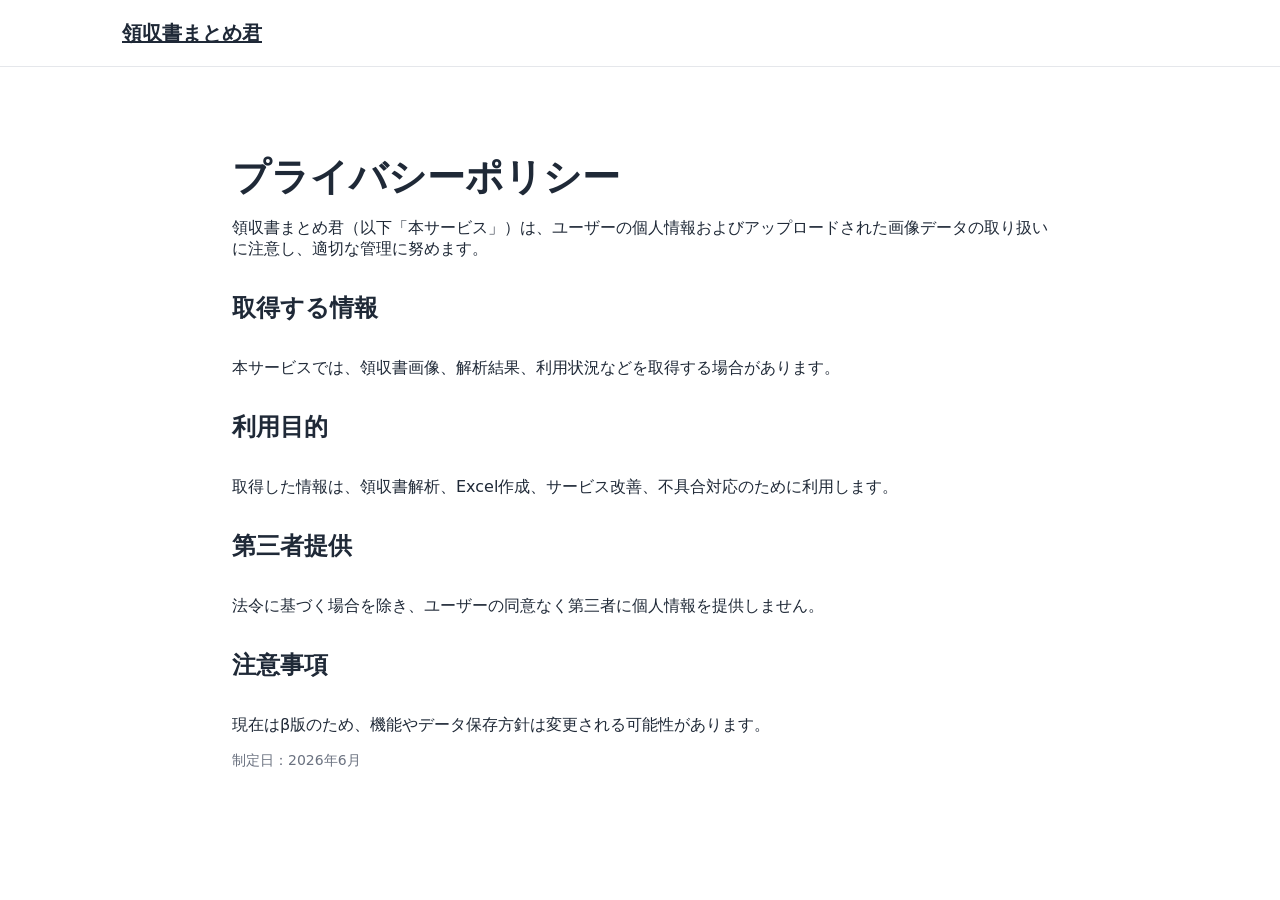
==== privacy.html @ ac188703 "Add files via upload" ====
<!DOCTYPE html>
<html lang="ja">
<head><meta charset="UTF-8"><title>プライバシーポリシー｜領収書まとめ君</title><meta name="viewport" content="width=device-width, initial-scale=1"><link rel="stylesheet" href="style.css"></head>
<body>
<header class="site-header"><div class="container header-inner"><div class="logo"><a href="index.html">領収書まとめ君</a></div></div></header>
<main class="section"><div class="container page">
<h1>プライバシーポリシー</h1>
<p>領収書まとめ君（以下「本サービス」）は、ユーザーの個人情報およびアップロードされた画像データの取り扱いに注意し、適切な管理に努めます。</p>
<h2>取得する情報</h2><p>本サービスでは、領収書画像、解析結果、利用状況などを取得する場合があります。</p>
<h2>利用目的</h2><p>取得した情報は、領収書解析、Excel作成、サービス改善、不具合対応のために利用します。</p>
<h2>第三者提供</h2><p>法令に基づく場合を除き、ユーザーの同意なく第三者に個人情報を提供しません。</p>
<h2>注意事項</h2><p>現在はβ版のため、機能やデータ保存方針は変更される可能性があります。</p>
<p class="note">制定日：2026年6月</p>
</div></main>
</body></html>
---- style.css ----
*{box-sizing:border-box}body{margin:0;font-family:system-ui,-apple-system,BlinkMacSystemFont,"Segoe UI",sans-serif;color:#1f2937;background:#fff}a{color:inherit}.container{max-width:1080px;margin:0 auto;padding:0 22px}.site-header{position:sticky;top:0;background:rgba(255,255,255,.95);border-bottom:1px solid #e5e7eb;z-index:10}.header-inner{height:66px;display:flex;align-items:center;justify-content:space-between}.logo{font-weight:800;font-size:20px}nav{display:flex;gap:20px;font-size:14px}nav a{text-decoration:none;color:#4b5563}.hero{background:linear-gradient(180deg,#eff6ff,#fff);padding:76px 0}.hero-inner{display:grid;grid-template-columns:1.1fr .9fr;gap:36px;align-items:center}.badge{display:inline-block;background:#dbeafe;color:#1d4ed8;padding:6px 12px;border-radius:999px;font-weight:700;font-size:14px}h1{font-size:48px;line-height:1.18;margin:18px 0}.lead{font-size:18px;line-height:1.8;color:#4b5563}.actions{display:flex;gap:14px;margin-top:26px;flex-wrap:wrap}.btn{display:inline-block;text-decoration:none;padding:14px 22px;border-radius:12px;font-weight:800}.primary{background:#2563eb;color:#fff}.secondary{background:#e5e7eb;color:#111827}.note{color:#6b7280;font-size:14px;margin-top:14px}.hero-card{background:#fff;border-radius:20px;padding:22px;box-shadow:0 18px 50px rgba(37,99,235,.14);overflow-x:auto}.mock-title{font-weight:800;margin-bottom:12px}table{width:100%;border-collapse:collapse;min-width:430px}th,td{border:1px solid #dbe3ef;padding:9px;font-size:14px}th{background:#dbeafe}.section{padding:70px 0}.section h2{text-align:center;font-size:34px;margin:0 0 34px}.light{background:#f8fafc}.grid{display:grid;grid-template-columns:repeat(3,1fr);gap:18px}.card{border:1px solid #e5e7eb;border-radius:18px;padding:24px;background:#fff}.card h3{margin-top:0}.steps{display:grid;grid-template-columns:repeat(4,1fr);gap:16px}.step{background:#fff;border-radius:18px;padding:24px;text-align:center;border:1px solid #e5e7eb}.step span{display:inline-grid;place-items:center;width:42px;height:42px;background:#2563eb;color:#fff;border-radius:50%;font-weight:800}.price-box{display:grid;grid-template-columns:repeat(2,1fr);gap:20px;max-width:760px;margin:0 auto}.price-box>div{border:2px solid #dbeafe;border-radius:20px;padding:28px;text-align:center}.price{font-size:28px;color:#2563eb;font-weight:900}details{max-width:760px;margin:12px auto;background:#fff;border:1px solid #e5e7eb;border-radius:14px;padding:18px}summary{cursor:pointer;font-weight:800}.cta{text-align:center}.footer{background:#111827;color:#e5e7eb;padding:26px 0}.footer-inner{display:flex;justify-content:space-between;gap:16px;flex-wrap:wrap}.footer a{color:#e5e7eb;margin-left:16px;text-decoration:none}.page{max-width:860px}.page h1{font-size:38px}.page h2{text-align:left;font-size:24px;margin-top:32px}@media(max-width:800px){nav{display:none}.hero{padding:50px 0}.hero-inner{grid-template-columns:1fr}h1{font-size:36px}.grid,.steps,.price-box{grid-template-columns:1fr}}
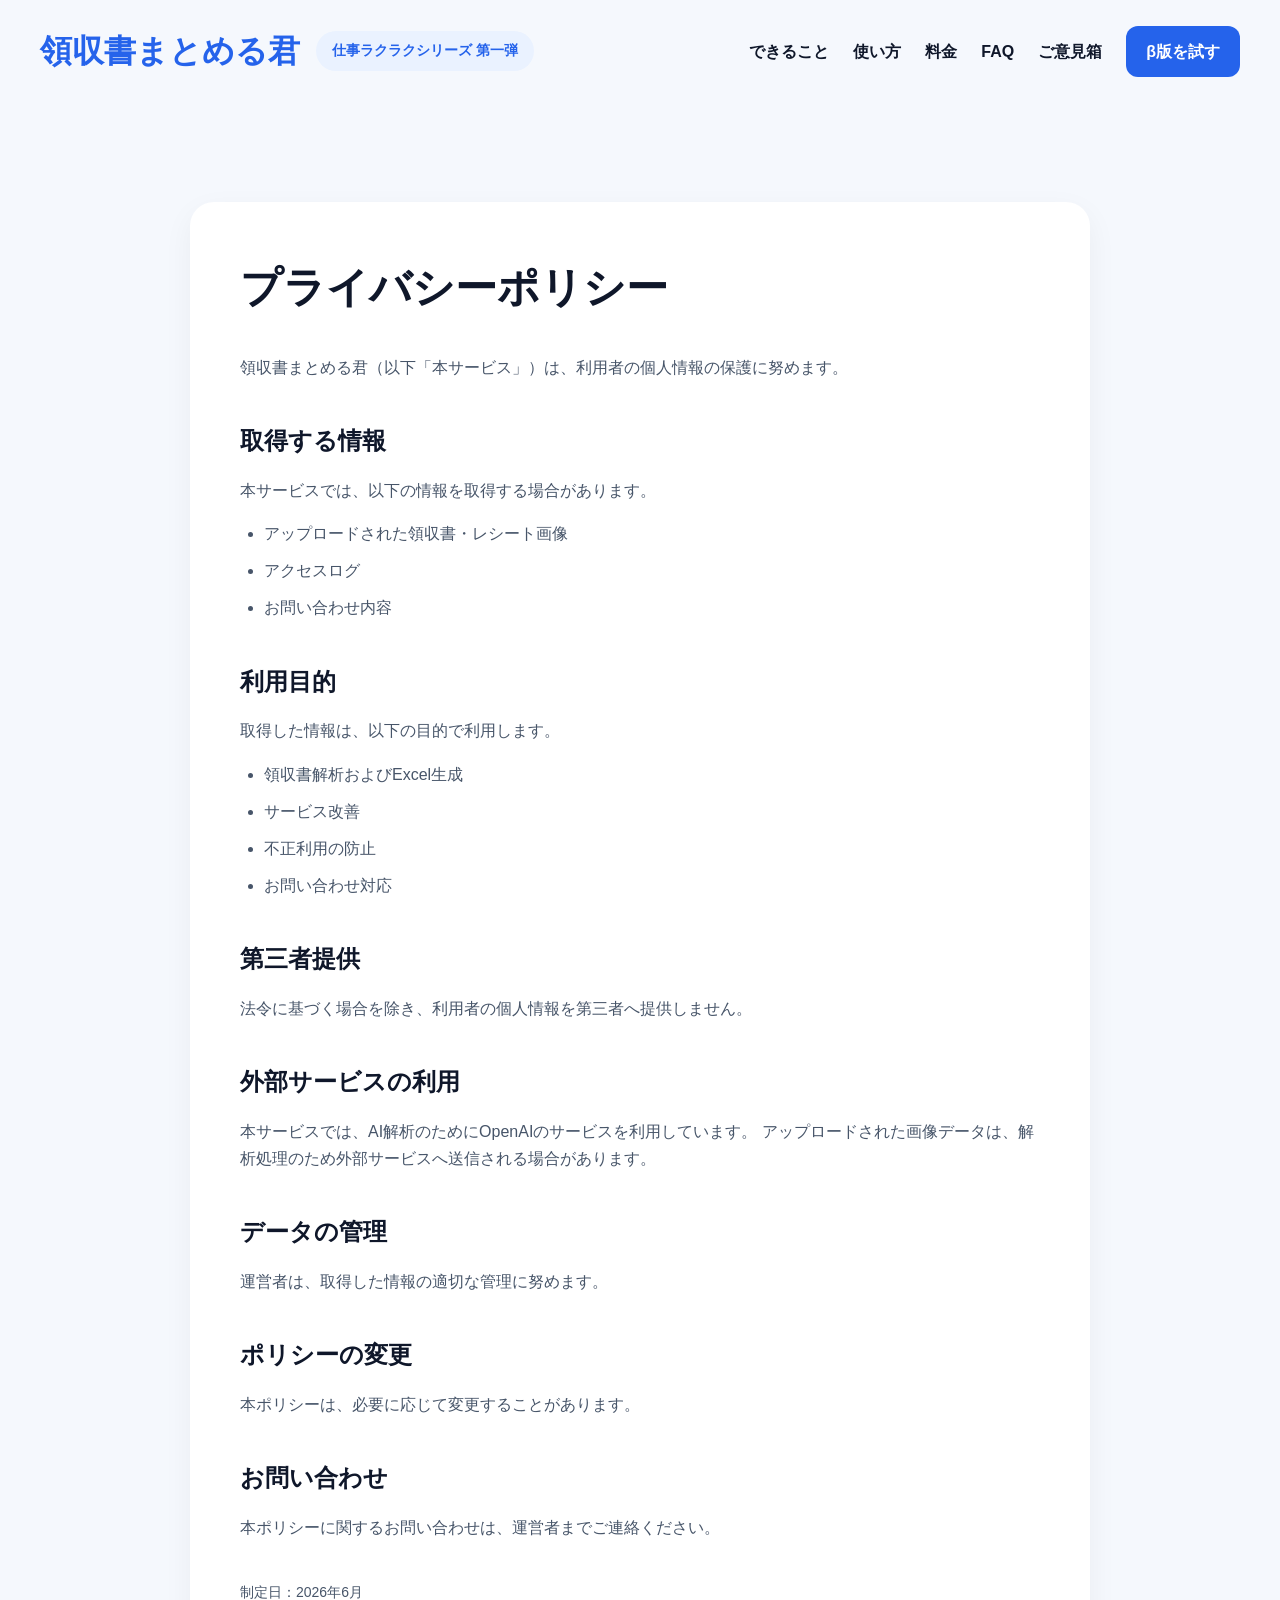
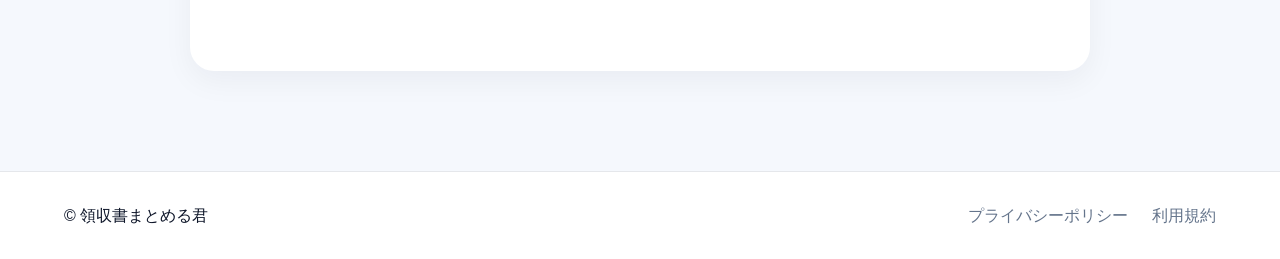
==== commit fd9fa9b1: "Add files via upload" ====
--- a/privacy.html
+++ b/privacy.html
@@ -1,15 +1,106 @@
-<!DOCTYPE html>
-<html lang="ja">
-<head><meta charset="UTF-8"><title>プライバシーポリシー｜領収書まとめ君</title><meta name="viewport" content="width=device-width, initial-scale=1"><link rel="stylesheet" href="style.css"></head>
-<body>
-<header class="site-header"><div class="container header-inner"><div class="logo"><a href="index.html">領収書まとめ君</a></div></div></header>
-<main class="section"><div class="container page">
-<h1>プライバシーポリシー</h1>
-<p>領収書まとめ君（以下「本サービス」）は、ユーザーの個人情報およびアップロードされた画像データの取り扱いに注意し、適切な管理に努めます。</p>
-<h2>取得する情報</h2><p>本サービスでは、領収書画像、解析結果、利用状況などを取得する場合があります。</p>
-<h2>利用目的</h2><p>取得した情報は、領収書解析、Excel作成、サービス改善、不具合対応のために利用します。</p>
-<h2>第三者提供</h2><p>法令に基づく場合を除き、ユーザーの同意なく第三者に個人情報を提供しません。</p>
-<h2>注意事項</h2><p>現在はβ版のため、機能やデータ保存方針は変更される可能性があります。</p>
-<p class="note">制定日：2026年6月</p>
-</div></main>
-</body></html>
+<!DOCTYPE html>
+<html lang="ja">
+<head>
+  <meta charset="UTF-8">
+  <title>プライバシーポリシー｜領収書まとめる君</title>
+  <meta name="viewport" content="width=device-width, initial-scale=1">
+  <meta name="description" content="領収書まとめる君のプライバシーポリシーです。">
+  <link rel="stylesheet" href="style.css">
+</head>
+<body>
+
+<header class="site-header">
+  <div class="container header-inner">
+    <div class="brand">
+      <a href="index.html" class="logo">領収書まとめる君</a>
+      <span class="header-badge">仕事ラクラクシリーズ 第一弾</span>
+    </div>
+
+    <nav class="nav">
+      <a href="index.html#features">できること</a>
+      <a href="index.html#howto">使い方</a>
+      <a href="index.html#price">料金</a>
+      <a href="index.html#faq">FAQ</a>
+      <a href="index.html#feedback">ご意見箱</a>
+      <a class="nav-button" href="https://receipt-server-1.onrender.com" target="_blank" rel="noopener noreferrer">β版を試す</a>
+    </nav>
+  </div>
+</header>
+
+<main>
+  <section class="section">
+    <div class="container">
+      <div class="legal-card">
+        <h1>プライバシーポリシー</h1>
+
+        <p>
+          領収書まとめる君（以下「本サービス」）は、利用者の個人情報の保護に努めます。
+        </p>
+
+        <h2>取得する情報</h2>
+        <p>
+          本サービスでは、以下の情報を取得する場合があります。
+        </p>
+        <ul>
+          <li>アップロードされた領収書・レシート画像</li>
+          <li>アクセスログ</li>
+          <li>お問い合わせ内容</li>
+        </ul>
+
+        <h2>利用目的</h2>
+        <p>
+          取得した情報は、以下の目的で利用します。
+        </p>
+        <ul>
+          <li>領収書解析およびExcel生成</li>
+          <li>サービス改善</li>
+          <li>不正利用の防止</li>
+          <li>お問い合わせ対応</li>
+        </ul>
+
+        <h2>第三者提供</h2>
+        <p>
+          法令に基づく場合を除き、利用者の個人情報を第三者へ提供しません。
+        </p>
+
+        <h2>外部サービスの利用</h2>
+        <p>
+          本サービスでは、AI解析のためにOpenAIのサービスを利用しています。
+          アップロードされた画像データは、解析処理のため外部サービスへ送信される場合があります。
+        </p>
+
+        <h2>データの管理</h2>
+        <p>
+          運営者は、取得した情報の適切な管理に努めます。
+        </p>
+
+        <h2>ポリシーの変更</h2>
+        <p>
+          本ポリシーは、必要に応じて変更することがあります。
+        </p>
+
+        <h2>お問い合わせ</h2>
+        <p>
+          本ポリシーに関するお問い合わせは、運営者までご連絡ください。
+        </p>
+
+        <p class="legal-date">
+          制定日：2026年6月
+        </p>
+      </div>
+    </div>
+  </section>
+</main>
+
+<footer class="footer">
+  <div class="container footer-inner">
+    <p>© 領収書まとめる君</p>
+    <div>
+      <a href="privacy.html">プライバシーポリシー</a>
+      <a href="terms.html">利用規約</a>
+    </div>
+  </div>
+</footer>
+
+</body>
+</html>
--- a/style.css
+++ b/style.css
@@ -1 +1,615 @@
-*{box-sizing:border-box}body{margin:0;font-family:system-ui,-apple-system,BlinkMacSystemFont,"Segoe UI",sans-serif;color:#1f2937;background:#fff}a{color:inherit}.container{max-width:1080px;margin:0 auto;padding:0 22px}.site-header{position:sticky;top:0;background:rgba(255,255,255,.95);border-bottom:1px solid #e5e7eb;z-index:10}.header-inner{height:66px;display:flex;align-items:center;justify-content:space-between}.logo{font-weight:800;font-size:20px}nav{display:flex;gap:20px;font-size:14px}nav a{text-decoration:none;color:#4b5563}.hero{background:linear-gradient(180deg,#eff6ff,#fff);padding:76px 0}.hero-inner{display:grid;grid-template-columns:1.1fr .9fr;gap:36px;align-items:center}.badge{display:inline-block;background:#dbeafe;color:#1d4ed8;padding:6px 12px;border-radius:999px;font-weight:700;font-size:14px}h1{font-size:48px;line-height:1.18;margin:18px 0}.lead{font-size:18px;line-height:1.8;color:#4b5563}.actions{display:flex;gap:14px;margin-top:26px;flex-wrap:wrap}.btn{display:inline-block;text-decoration:none;padding:14px 22px;border-radius:12px;font-weight:800}.primary{background:#2563eb;color:#fff}.secondary{background:#e5e7eb;color:#111827}.note{color:#6b7280;font-size:14px;margin-top:14px}.hero-card{background:#fff;border-radius:20px;padding:22px;box-shadow:0 18px 50px rgba(37,99,235,.14);overflow-x:auto}.mock-title{font-weight:800;margin-bottom:12px}table{width:100%;border-collapse:collapse;min-width:430px}th,td{border:1px solid #dbe3ef;padding:9px;font-size:14px}th{background:#dbeafe}.section{padding:70px 0}.section h2{text-align:center;font-size:34px;margin:0 0 34px}.light{background:#f8fafc}.grid{display:grid;grid-template-columns:repeat(3,1fr);gap:18px}.card{border:1px solid #e5e7eb;border-radius:18px;padding:24px;background:#fff}.card h3{margin-top:0}.steps{display:grid;grid-template-columns:repeat(4,1fr);gap:16px}.step{background:#fff;border-radius:18px;padding:24px;text-align:center;border:1px solid #e5e7eb}.step span{display:inline-grid;place-items:center;width:42px;height:42px;background:#2563eb;color:#fff;border-radius:50%;font-weight:800}.price-box{display:grid;grid-template-columns:repeat(2,1fr);gap:20px;max-width:760px;margin:0 auto}.price-box>div{border:2px solid #dbeafe;border-radius:20px;padding:28px;text-align:center}.price{font-size:28px;color:#2563eb;font-weight:900}details{max-width:760px;margin:12px auto;background:#fff;border:1px solid #e5e7eb;border-radius:14px;padding:18px}summary{cursor:pointer;font-weight:800}.cta{text-align:center}.footer{background:#111827;color:#e5e7eb;padding:26px 0}.footer-inner{display:flex;justify-content:space-between;gap:16px;flex-wrap:wrap}.footer a{color:#e5e7eb;margin-left:16px;text-decoration:none}.page{max-width:860px}.page h1{font-size:38px}.page h2{text-align:left;font-size:24px;margin-top:32px}@media(max-width:800px){nav{display:none}.hero{padding:50px 0}.hero-inner{grid-template-columns:1fr}h1{font-size:36px}.grid,.steps,.price-box{grid-template-columns:1fr}}
+*{
+    margin:0;
+    padding:0;
+    box-sizing:border-box;
+}
+
+html{
+    scroll-behavior:smooth;
+}
+
+body{
+    font-family:-apple-system,BlinkMacSystemFont,"Segoe UI",sans-serif;
+    background:#f5f8fd;
+    color:#0f172a;
+    line-height:1.7;
+}
+
+a{
+    text-decoration:none;
+}
+
+.container{
+    max-width:1200px;
+    margin:0 auto;
+    padding:0 24px;
+}
+
+/* ======================
+   HEADER
+====================== */
+
+.site-header{
+    background:#f5f8fd;
+    position:sticky;
+    top:0;
+    z-index:100;
+    backdrop-filter:blur(10px);
+}
+
+.header-inner{
+    display:flex;
+    justify-content:space-between;
+    align-items:center;
+    padding:24px 0;
+}
+
+.brand{
+    display:flex;
+    align-items:center;
+    gap:16px;
+    flex-wrap:wrap;
+}
+
+.logo{
+    font-size:32px;
+    font-weight:900;
+    color:#2563eb;
+}
+
+.header-badge{
+    background:#eaf2ff;
+    color:#2563eb;
+    padding:8px 16px;
+    border-radius:999px;
+    font-size:14px;
+    font-weight:700;
+}
+
+.nav{
+    display:flex;
+    align-items:center;
+    gap:24px;
+}
+
+.nav a{
+    color:#0f172a;
+    font-weight:600;
+}
+
+.nav-button{
+    background:#2563eb;
+    color:#fff !important;
+    padding:12px 20px;
+    border-radius:12px;
+    font-weight:700;
+}
+
+/* ======================
+   HERO
+====================== */
+
+.hero{
+    padding:80px 0;
+}
+
+.hero-inner{
+    display:flex;
+    justify-content:space-between;
+    align-items:center;
+    gap:60px;
+}
+
+.hero-text{
+    flex:1;
+    max-width:780px;
+}
+
+.hero h1{
+    font-size:72px;
+    line-height:1.15;
+    font-weight:900;
+    margin-bottom:28px;
+    color:#0f172a;
+    letter-spacing:-0.04em;
+}
+
+.headline-line{
+    white-space:nowrap;
+}
+
+.blue{
+    color:#2563eb;
+}
+
+.lead{
+    font-size:22px;
+    color:#334155;
+    margin-bottom:18px;
+}
+
+.sublead{
+    font-size:18px;
+    color:#64748b;
+    margin-bottom:34px;
+}
+
+.actions{
+    display:flex;
+    gap:16px;
+    margin-bottom:20px;
+}
+
+.btn{
+    display:inline-flex;
+    align-items:center;
+    justify-content:center;
+    padding:18px 30px;
+    border-radius:14px;
+    font-weight:700;
+    transition:.2s;
+}
+
+.btn:hover{
+    transform:translateY(-2px);
+}
+
+.btn.primary{
+    background:#2563eb;
+    color:#fff;
+}
+
+.btn.secondary{
+    background:#fff;
+    color:#0f172a;
+    border:2px solid #dbe4f0;
+}
+
+.note{
+    font-size:14px;
+    color:#64748b;
+}
+
+/* ======================
+   HERO CARD
+====================== */
+
+.hero-card{
+    flex:1;
+    background:#fff;
+    border-radius:24px;
+    padding:24px;
+    box-shadow:0 20px 50px rgba(37,99,235,.10);
+}
+
+.mock-title{
+    font-size:24px;
+    font-weight:800;
+    margin-bottom:18px;
+}
+
+.table-wrap{
+    overflow-x:auto;
+}
+
+.hero-card table{
+    width:100%;
+    border-collapse:collapse;
+}
+
+.hero-card th{
+    background:#dfeaff;
+    padding:14px;
+    text-align:center;
+}
+
+.hero-card td{
+    padding:14px;
+    border:1px solid #e5e7eb;
+}
+
+.scroll-bar{
+    margin-top:14px;
+    height:8px;
+    background:#d1d5db;
+    border-radius:999px;
+}
+
+.scroll-bar span{
+    display:block;
+    width:80%;
+    height:100%;
+    background:#6b7280;
+    border-radius:999px;
+}
+
+/* ======================
+   SECTION
+====================== */
+
+.section{
+    padding:100px 0;
+}
+
+.section h2{
+    text-align:center;
+    font-size:48px;
+    margin-bottom:50px;
+    font-weight:900;
+}
+
+.light{
+    background:#fff;
+}
+
+/* ======================
+   CARDS
+====================== */
+
+.grid{
+    display:grid;
+    grid-template-columns:repeat(3,1fr);
+    gap:28px;
+}
+
+.card{
+    background:#fff;
+    border-radius:24px;
+    padding:30px;
+    border:1px solid #e5e7eb;
+    box-shadow:0 10px 30px rgba(15,23,42,.04);
+}
+
+.card h3{
+    font-size:26px;
+    margin-bottom:12px;
+}
+
+.card p{
+    color:#475569;
+}
+
+.icon{
+    width:70px;
+    height:70px;
+    border-radius:50%;
+    display:flex;
+    align-items:center;
+    justify-content:center;
+    font-size:30px;
+    margin-bottom:20px;
+}
+
+.blue-icon{
+    background:#eaf2ff;
+}
+
+.green-icon{
+    background:#dcfce7;
+}
+
+.purple-icon{
+    background:#f3e8ff;
+}
+
+/* ======================
+   STEPS
+====================== */
+
+.steps{
+    display:grid;
+    grid-template-columns:repeat(4,1fr);
+    gap:20px;
+}
+
+.step{
+    background:#fff;
+    padding:24px;
+    border-radius:20px;
+    text-align:center;
+    border:1px solid #e5e7eb;
+}
+
+.step span{
+    width:50px;
+    height:50px;
+    border-radius:50%;
+    background:#2563eb;
+    color:#fff;
+    display:flex;
+    align-items:center;
+    justify-content:center;
+    margin:0 auto 15px;
+    font-weight:700;
+}
+
+/* ======================
+   PRICE
+====================== */
+
+.price-box{
+    display:grid;
+    grid-template-columns:repeat(2,1fr);
+    gap:30px;
+}
+
+.price-card{
+    background:#fff;
+    padding:40px;
+    border-radius:24px;
+    border:1px solid #e5e7eb;
+    text-align:center;
+}
+
+.price-card.featured{
+    border:3px solid #2563eb;
+    box-shadow:0 20px 50px rgba(37,99,235,.10);
+}
+
+.price{
+    font-size:42px;
+    font-weight:900;
+    color:#2563eb;
+    margin:20px 0;
+}
+
+/* ======================
+   FAQ
+====================== */
+
+details{
+    background:#fff;
+    border-radius:16px;
+    padding:20px;
+    margin-bottom:16px;
+    border:1px solid #e5e7eb;
+}
+
+summary{
+    cursor:pointer;
+    font-weight:700;
+}
+
+details p{
+    color:#475569;
+    margin-top:12px;
+}
+
+/* ======================
+   CTA
+====================== */
+
+.cta{
+    text-align:center;
+}
+
+.cta p{
+    margin:20px 0 30px;
+    color:#475569;
+}
+
+/* ======================
+   LEGAL PAGE
+====================== */
+
+.legal-card{
+    max-width:900px;
+    margin:0 auto;
+    background:#fff;
+    padding:50px;
+    border-radius:24px;
+    box-shadow:0 10px 30px rgba(15,23,42,.05);
+}
+
+.legal-card h1{
+    font-size:42px;
+    margin-bottom:30px;
+}
+
+.legal-card h2{
+    text-align:left;
+    font-size:24px;
+    margin-top:40px;
+    margin-bottom:15px;
+}
+
+.legal-card p{
+    color:#475569;
+    margin-bottom:16px;
+}
+
+.legal-card ul{
+    padding-left:24px;
+    color:#475569;
+}
+
+.legal-card li{
+    margin-bottom:10px;
+}
+
+.legal-date{
+    margin-top:40px;
+    font-size:14px;
+    color:#64748b;
+}
+
+/* ======================
+   FOOTER
+====================== */
+
+.footer{
+    background:#fff;
+    border-top:1px solid #e5e7eb;
+    padding:30px 0;
+}
+
+.footer-inner{
+    display:flex;
+    justify-content:space-between;
+    align-items:center;
+}
+
+.footer a{
+    color:#64748b;
+    margin-left:20px;
+}
+
+/* ======================
+   MOBILE
+====================== */
+
+@media(max-width:900px){
+
+    .header-inner{
+        flex-direction:column;
+        gap:20px;
+    }
+
+    .brand{
+        justify-content:center;
+    }
+
+    .logo{
+        font-size:28px;
+    }
+
+    .nav{
+        flex-wrap:wrap;
+        justify-content:center;
+        gap:14px;
+    }
+
+    .nav-button{
+        padding:10px 16px;
+    }
+
+    .hero{
+        padding:56px 0;
+    }
+
+    .hero-inner{
+        flex-direction:column;
+        gap:40px;
+    }
+
+    .hero-text{
+        max-width:100%;
+    }
+
+    .hero h1{
+        font-size:42px;
+        line-height:1.25;
+        letter-spacing:-0.03em;
+    }
+
+    .headline-line{
+        white-space:normal;
+    }
+
+    .lead{
+        font-size:18px;
+    }
+
+    .sublead{
+        font-size:16px;
+    }
+
+    .actions{
+        flex-direction:column;
+    }
+
+    .btn{
+        width:100%;
+    }
+
+    .section{
+        padding:70px 0;
+    }
+
+    .section h2{
+        font-size:36px;
+        margin-bottom:34px;
+    }
+
+    .grid{
+        grid-template-columns:1fr;
+    }
+
+    .steps{
+        grid-template-columns:1fr;
+    }
+
+    .price-box{
+        grid-template-columns:1fr;
+    }
+
+    .legal-card{
+        padding:30px 24px;
+    }
+
+    .legal-card h1{
+        font-size:32px;
+    }
+
+    .legal-card h2{
+        font-size:22px;
+    }
+
+    .footer-inner{
+        flex-direction:column;
+        gap:15px;
+        text-align:center;
+    }
+
+    .footer a{
+        margin:0 10px;
+    }
+}
+
+@media(max-width:520px){
+
+    .container{
+        padding:0 16px;
+    }
+
+    .header-badge{
+        font-size:12px;
+        padding:6px 12px;
+    }
+
+    .hero h1{
+        font-size:34px;
+    }
+
+    .hero-card{
+        padding:18px;
+        border-radius:20px;
+    }
+
+    .mock-title{
+        font-size:20px;
+    }
+
+    .hero-card th,
+    .hero-card td{
+        padding:10px;
+        font-size:13px;
+    }
+
+    .card h3{
+        font-size:22px;
+    }
+
+    .price{
+        font-size:34px;
+    }
+
+    .legal-card{
+        padding:24px 18px;
+        border-radius:20px;
+    }
+
+    .legal-card h1{
+        font-size:28px;
+    }
+}
